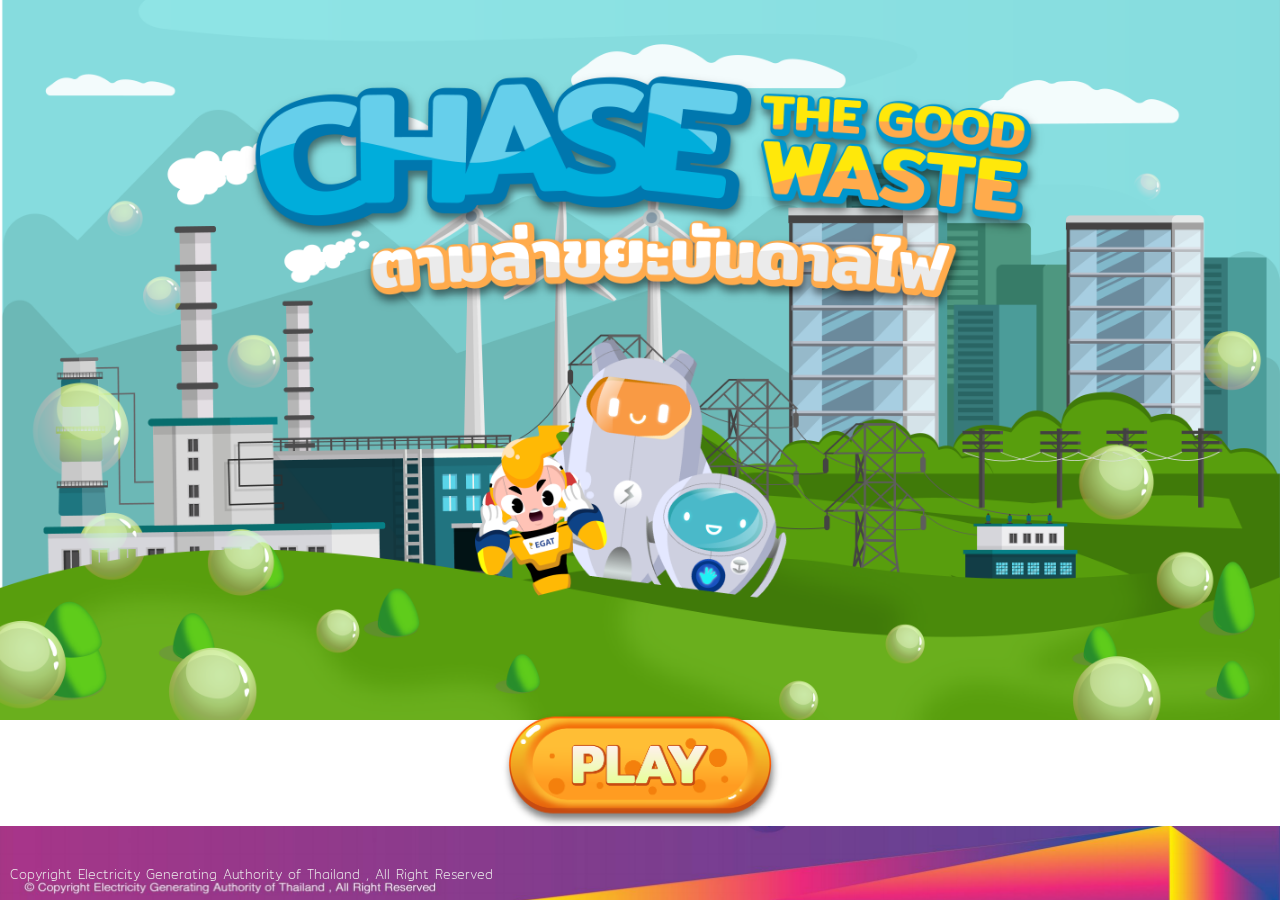
==== index.html @ 652c14d4 "up flow page" ====
<!DOCTYPE html>
<html lang="en">
<head>
    <title>CHASE THE GOOD WASTE</title>
    <meta charset="utf-8">
    <meta name="viewport" content="width=device-width, initial-scale=1">
    <link rel="stylesheet" href="https://maxcdn.bootstrapcdn.com/bootstrap/4.5.2/css/bootstrap.min.css">
    <link rel="stylesheet" href="assets/css/style.css">
    <script src="https://ajax.googleapis.com/ajax/libs/jquery/3.5.1/jquery.min.js"></script>
    <script src="https://cdnjs.cloudflare.com/ajax/libs/popper.js/1.16.0/umd/popper.min.js"></script>
    <script src="https://maxcdn.bootstrapcdn.com/bootstrap/4.5.2/js/bootstrap.min.js"></script>
    <link rel="preconnect" href="https://fonts.gstatic.com">
    <link href="https://fonts.googleapis.com/css2?family=Mitr:wght@200;300;400;500;600;700&display=swap" rel="stylesheet">  
</head>
<body id="body-main">

    <div id="game-section-main">
        <div class="container">
            <div class="btn-and-mascot">
                <div class="center text-center">
                    <a href="mini-info.html"><img class="mx-auto" src="assets/img/play-btn.png" alt=""></a>
                </div>
            </div>
            
        </div>

    </div>
    <footer id="footer">
        <p>Copyright Electricity Generating Authority of Thailand , All Right Reserved</p>
    </footer>


</body>
</html>
---- assets/css/style.css ----
@font-face {
    font-family: PslFont;
    src: url(../font/PSL116pro.86f8c369.ttf);
}

html {}

body {
    font-family: 'Mitr', sans-serif !important;
    color: #ffffff;
}

.warp1920{
    max-width: 1920px;
    max-height: 1080px;
    margin: 0 auto;
}

.game-box {
    position: fixed;
    width: 68%;
    height: 76%;
    top: 12%;
    left: 6%;
    z-index: -1999;
}

.viewport-z{
    position: absolute;
    z-index: -1999;
    margin-top: 8%;
    margin-left: -7%;
    border-radius: 20px;
    border-top: 32px solid #407a09;
    border-right: 27px solid #407a09;
    border-left: 5px solid #407a09;
    border-bottom: 8px solid #407a09;
    width: 69%;
}

#body-main {
    background-image: url('../img/main-menu.png');
    background-repeat: no-repeat;
    background-size: 100%;
}

#body-content {
    background-image: url('../img/bg.png');
    background-repeat: no-repeat;
    background-size: 100%;
}

#body-game {
    /* background-image: url('../img/bg-game.png'); */
    background-color: #589e0d;
    background-repeat: no-repeat;
    background-size: 100% 100vh;
}


a {
    text-decoration: none !important;
}

a:hover {
    color: currentColor;
}

.on-desktop {
    display: block;
}

.on-mobile {
    display: none;
}

.mb-6 {
    margin-bottom: 6em;
}

#game-section,
#game-section-main,
#game-section-info-rule,
#game-section-htp {
    width: 100%;
    margin: 0;
    position: absolute;
    top: 46%;
    left: 50%;
    -ms-transform: translate(-50%, -50%);
    transform: translate(-50%, -50%);
}

#footer {
    background-image: url('../img/footer.png');
    background-size: 100%;
    background-repeat: no-repeat;
    position: fixed;
    left: 0;
    bottom: 0;
    width: 100%;
    color: rgb(236, 236, 236);
    height: 74px;
    z-index: 0;
}

#footer p {
    position: absolute;
    left: 10px;
    bottom: 0px;
    font-weight: 200;
    font-size: 0.8em;
}

.btn-and-mascot {
    margin-top: 700px;
    z-index: 999;
}

.card-mini-info img {
    width: 100%;
}

.title-en {
    text-transform: uppercase;
    font-size: 8.25em;
    font-weight: 800;
    line-height: 110px;
}

.subtitle-en {
    font-size: 4em;
    font-weight: 600;
}

.title-th {
    font-size: 4em;
}

.midtitle-th {
    font-size: 2.2em;
}

.subtitle-th {
    font-size: 1.15em;
}

.htp-title {
    font-size: 1.5em;
}

.htp-subtitle {
    font-size: 1.3em;
}

.htp-p {
    font-size: 1em;
}

.text-yl {
    color: #ffc000;
}

.text-pk {
    color: #ec2d78;
}

.game-main-menu,
.game-mini-info,
.game-info-rule,
.game-htp {
    width: 100%;
    position: absolute;
}

.center img {
    width: 300px;
}

/* .card-mini-info {
    padding: 60px;
    background-color: #ec2d78;
    border-radius: 50px;
    border: 10px solid rgba(255, 255, 255, 0.801);
} */

/* .card-time-out {
    padding: 60px;
    background-color: #ec2d78;
    border-radius: 50px;
    border: 10px solid rgba(255, 255, 255, 0.801);
} */
.card-time-out {
    width: 100%;
}

.card-time-out img {
    width: 100%;
}

.card-info-rule {
    padding: 60px;
    background-color: #ec2d78;
    border-radius: 100px;
    border: 10px solid rgba(255, 255, 255, 0.801);
}

.center img {
    width: 300px;
}

.btn-rdy {
    text-transform: uppercase;
}

.htp-img-item,
.htp-content,
.htp-score-update {
    width: 100%;
}

.htp-img-item img {
    width: 100%;
}

.htp-score-update img {
    width: 100%;
}

.htp-content-title {
    font-weight: 500;
}

.htp-content-des {
    font-weight: 300;
}

.time-score-box {
    width: 600px;
    position: fixed;
    top: 30;
    left: 20;
}

.time-box,
.score-box {
    width: 300px;
}

.time-box {
    position: fixed;
    top: 20px;
    left: 20px;
}

.score-box {
    position: fixed;
    top: 20px;
    left: 20px;
}

.score-point{
    margin-left: 20px;
}


.time-box img,
.score-box img {
    width: 300px;
}

.text-time,
.text-score {
    position: absolute;
    width: 400px;
    color: #0e0157;
    font-size: 1.75em;
    margin-left: 130px;
    margin-top: -75px;
    font-weight: 600;
}

.card-htp img {
    width: 100%;
}

.total-snake-score {
    width: 100%;
    position: absolute;
    font-size: 15em;
    margin-top: -610px;
}

.btn-play-again img,
.btn-exit img {
    width: 340px;
}

.joy-controller {
    background-image: url('../img/Controller/Controller_Bg.png');
    background-size: 100%;
    padding: 20px;
    width: 300px;
    height: 300px;
    position: fixed;
    right: 40px;
    bottom: 40px;
}

.joy-controller img {
    width: 100%;
}

@media only screen and (max-width: 1920px) {
    .viewport-z {
        transform: scale(1);
        margin-top: 110px;
        margin-left: 100px;
    }

    .element1-right {
        width: 420px;
        top: 2%;
        right: 0.5%;
    }
}

@media only screen and (max-width: 1600px) {
    .viewport-z {
        transform: scale(0.85);
        margin-top: 70px;
        margin-left: -20px;
    }

    .element1-right {
        width: 420px ;
        top: 2%;
        right: 0.5%;
    }
}

@media only screen and (max-width: 1536px) {
    .viewport-z {
        transform: scale(0.8);
        margin-top: 55px;
        margin-left: -35px;
    }

    .element1-right {
        width: 420px;
        top: 2%;
        right: 0.5%;
    }
}

@media only screen and (max-width: 1440px) {
    .viewport-z {
        transform: scale(0.75);
        margin-top: 65px;
        margin-left: -75px;
    }

    .element1-right {
        width: 340px ;
        top: 2%;
        right: 0.5%;
    }
}

@media only screen and (max-width: 1366px) {
    .viewport-z {
        transform: scale(0.7);
        margin-top: 20px ;
        margin-left: -105px;
    }

    .element1-right {
        width: 340px ;
        top: 2%;
        right: 0.5%;
    }
}

@media only screen and (max-width: 1024px) {
    .viewport-z {
        position: absolute;
        z-index: -1999;
        margin-top: -95px;
        margin-left: -250px;
        border-radius: 20px;
        transform: scale(0.55);
    }

    .game-box {
        position: fixed;
        width: 60%;
        height: 76%;
        left: 6%;
        z-index: -1999;
    }

    .on-desktop {
        display: none;
    }

    .on-mobile {
        display: block;
    }

    #game-section-main {
        width: 100%;
        margin: 0;
        position: absolute;
        top: 53%;
        left: 50%;
        -ms-transform: translate(-50%, -50%);
        transform: translate(-50%, -50%);
    }

    #game-section-info-rule {
        width: 100%;
        margin: 0;
        position: absolute;
        top: 65%;
        left: 50%;
        -ms-transform: translate(-50%, -50%);
        transform: translate(-50%, -50%);
    }

    #game-section-htp {
        width: 100%;
        margin: 0;
        position: absolute;
        top: 103%;
        left: 50%;
        -ms-transform: translate(-50%, -50%);
        transform: translate(-50%, -50%);
    }

    #footer {
        background-image: url('../img/footer.png');
        background-size: 100% 100%;
        background-repeat: no-repeat;
        position: fixed;
        left: 0;
        bottom: 0;
        width: 100%;
        color: rgb(236, 236, 236);
        height: 45px;
        font-size: 0.75em;
    }


    .btn-and-mascot {
        margin-top: 120px;
        z-index: 999;
    }

    .btn-and-mascot img {
        width: 200px;
    }

    .title-en {
        text-transform: uppercase;
        font-size: 5.55em;
        font-weight: 800;
        line-height: 60px;
    }

    .subtitle-en {
        font-size: 3.3em;
        font-weight: 600;
        line-height: 40px;
        margin-top: 30px;
        margin-bottom: 20px;
    }

    .title-th {
        font-size: 2.5em;
        margin-top: 20px;
    }

    .midtitle-th {
        font-size: 1.7em;
    }

    .subtitle-th {
        font-size: 1.15em;
    }

    .htp-title {
        font-size: 1.5em;
    }

    .htp-subtitle {
        font-size: 1.3em;
    }

    /* .card-mini-info {
        padding: 60px 25px 60px 25px;
        background-color: #ec2d78;
        border-radius: 50px;
        border: 10px solid rgba(255, 255, 255, 0.801);
    } */

    .card-mini-info img {
        width: 80%;
        margin-left: 10%;
        margin-top: 5px;
    }

    .btn-right img {
        width: 140px;
        margin-top: -65px;
    }

    /* .card-time-out {
        padding: 30px 25px 30px 25px;
        background-color: #ec2d78;
        border-radius: 50px;
        border: 10px solid rgba(255, 255, 255, 0.801);
    } */

    /* .card-htp {
        padding: 35px 15px 70px 15px;
        background-color: #ffffff;
        color: black;
        border-radius: 50px;
        border: 10px solid rgba(251, 255, 27, 0.938);
    } */

    .card-htp img {
        width: 74%;
        margin-left: 13%;
    }

    .btn-right-htp {
        margin-top: -50px;
    }

    .btn-right-htp img {
        width: 140px;
        margin-top: 0px;
    }

    .htp-score-update {
        position: absolute;
        margin-top: -30px;
        margin-left: 12px;
    }

    .total-snake-score {
        width: 100%;
        position: absolute;
        font-size: 7em;
        margin-top: -255px;
    }

    .btn-play-again img,
    .btn-exit img {
        width: 140px;
    }

    .navigation-btn-box {
        margin-top: -50px;
    }

    .text-time,
    .text-score {
        width: 300px;
        position: absolute;
        color: #0e0157;
        font-size: 1.2em;
        margin-left: 85px;
        margin-top: -47px;
        font-weight: 600;
    }

    .time-box,
    .score-box {
        width: 140px;
    }

    .time-box img,
    .score-box img {
        width: 200px;
    }

    .time-box {
        position: fixed;
        top: 5px;
        left: 5px;
    }

    .score-box {
        position: fixed;
        top: 5px;
        left: 5px;
    }

    .joy-controller {
        background-image: url('../img/Controller/Controller_Bg.png');
        background-size: 100%;
        padding: 20px;
        width: 155px;
        height: 155px;
        position: fixed;
        right: 30px;
        bottom: 30px;
    }
}

@media only screen and (max-width: 812px) {

    .time-box img,
    .score-box img {
        width: 140px;
    }

    .text-time,
    .text-score {
        font-size: 0.75rem;
        margin-left: 63px;
        margin-top: -33px;
    }

    .viewport-z {
        transform: scale(0.4);
        margin-top: -180px;
        margin-left: -350px ;
    }

    .element1-right {
        width: 235px ;
        top: -1% ;
        right: 0.5%;
    }
}

@media only screen and (max-width: 768px) {
    .viewport-z {
        transform: scale(0.4);
        margin-top: -175px;
        margin-left: -355px ;
    }

    .element1-right {
        width: 200px ;
        top: 5% ;
        right: 0.5%;
    }
}

@media only screen and (max-width: 667px) {

    .time-box img,
    .score-box img {
        width: 140px;
    }

    .text-time,
    .text-score {
        font-size: 0.75rem;
        margin-left: 63px;
        margin-top: -33px;
    }

    .viewport-z {
        transform: scale(0.35);
        margin-top: -180px ;
        margin-left: -390px ;
    }

    .element1-right {
        width: 145px ;
        top: 5% ;
        right: 0.5%;
    }
}
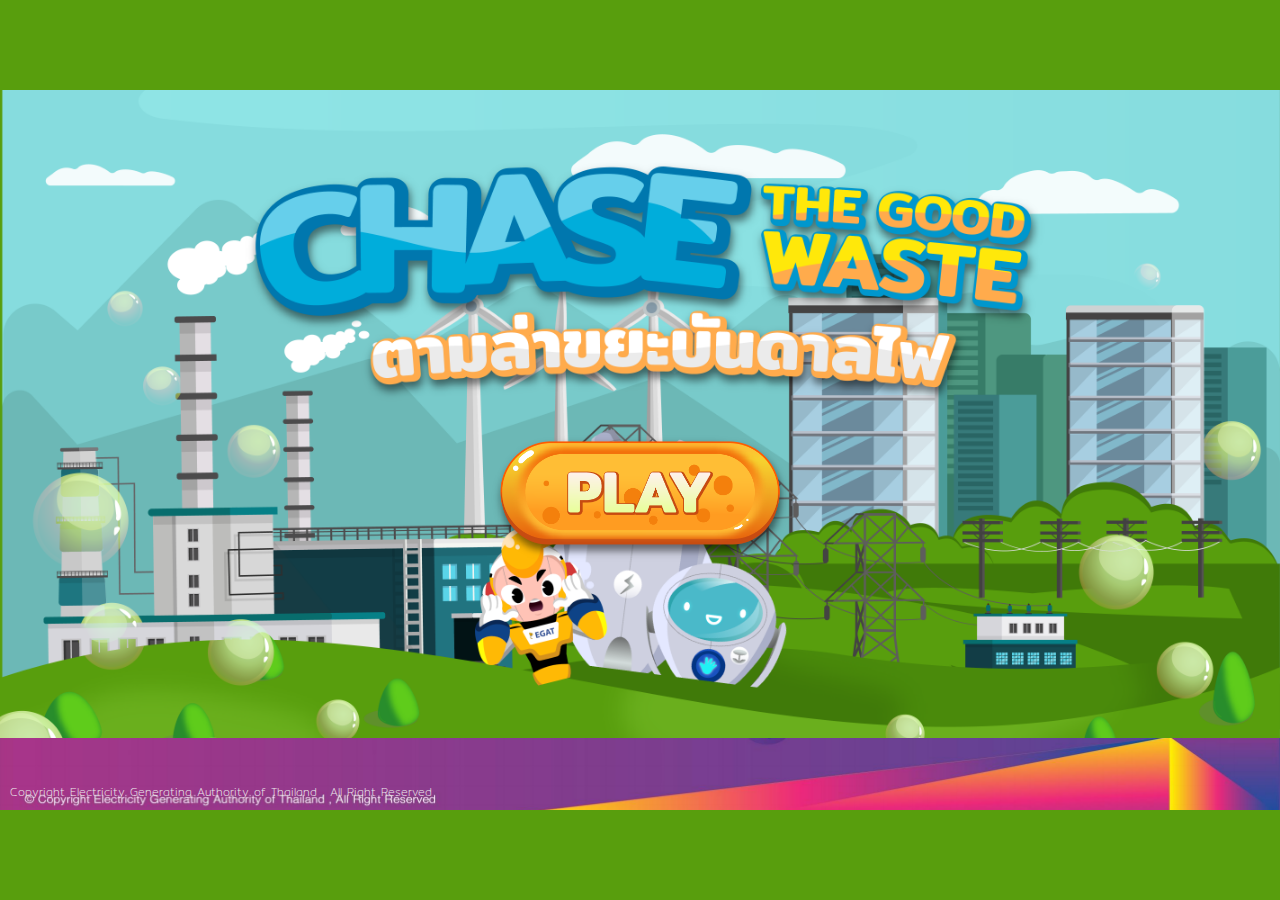
==== commit 3ba91d7d: "up flow fix ratio" ====
--- a/index.html
+++ b/index.html
@@ -5,29 +5,30 @@
     <meta charset="utf-8">
     <meta name="viewport" content="width=device-width, initial-scale=1">
     <link rel="stylesheet" href="https://maxcdn.bootstrapcdn.com/bootstrap/4.5.2/css/bootstrap.min.css">
-    <link rel="stylesheet" href="assets/css/style.css">
+    <link rel="stylesheet" href="assets/css/style2.css">
     <script src="https://ajax.googleapis.com/ajax/libs/jquery/3.5.1/jquery.min.js"></script>
     <script src="https://cdnjs.cloudflare.com/ajax/libs/popper.js/1.16.0/umd/popper.min.js"></script>
     <script src="https://maxcdn.bootstrapcdn.com/bootstrap/4.5.2/js/bootstrap.min.js"></script>
     <link rel="preconnect" href="https://fonts.gstatic.com">
     <link href="https://fonts.googleapis.com/css2?family=Mitr:wght@200;300;400;500;600;700&display=swap" rel="stylesheet">  
 </head>
-<body id="body-main">
+<body id="green-bg">
 
-    <div id="game-section-main">
-        <div class="container">
-            <div class="btn-and-mascot">
-                <div class="center text-center">
-                    <a href="mini-info.html"><img class="mx-auto" src="assets/img/play-btn.png" alt=""></a>
-                </div>
+    <div class="warpRatio" id="body-main">
+
+        <div class="btn-and-mascot mx-auto">
+            <div class="center text-center">
+                <a href="mini-info.html"><img class="mx-auto" src="assets/img/play-btn.png" alt=""></a>
             </div>
-            
         </div>
 
+        <footer id="footer">
+            <p>Copyright Electricity Generating Authority of Thailand , All Right Reserved</p>
+        </footer>
+        
     </div>
-    <footer id="footer">
-        <p>Copyright Electricity Generating Authority of Thailand , All Right Reserved</p>
-    </footer>
+
+    
 
 
 </body>
--- a/assets/css/style2.css
+++ b/assets/css/style2.css
@@ -0,0 +1,374 @@
+@font-face {
+    font-family: PslFont;
+    src: url(../font/PSL116pro.86f8c369.ttf);
+}
+
+body {
+    font-family: 'Mitr', sans-serif !important;
+    color: #ffffff;
+}
+
+#green-bg{
+    background-color: #589e0d;
+}
+
+#game-section {
+    width: 70%;
+    margin: 0;
+    position: absolute;
+    top: 15%;
+    left: 50%;
+    -ms-transform: translate(-50%, -50%);
+    transform: translate(-50%, -50%);
+}
+
+
+
+#game-section-score {
+    width: 70%;
+    margin: 0;
+    position: absolute;
+    top: 55%;
+    left: 50%;
+    -ms-transform: translate(-50%, -50%);
+    transform: translate(-50%, -50%);
+}
+
+.warpRatio {
+    width: 100vw;
+    height: 56.25vw;
+    /* height:width ratio = 9/16 = .5625  */
+    max-height: 100vh;
+    max-width: 177.78vh;
+    /* 16/9 = 1.778 */
+    margin: auto;
+    position: absolute;
+    top:0;
+    bottom:0;
+    /* vertical center */
+    left:0;
+    right:0;
+    /* horizontal center */
+    z-index: -1999;
+    overflow: hidden;
+}
+
+/* -------------------------- Index -------------------------- */
+#body-main {
+    background-image: url('../img/main-menu.png');
+    background-repeat: no-repeat;
+    background-size: 100%;
+    background-color: #589e0d;
+}
+
+.btn-and-mascot {
+    width: 100%;
+    position: absolute;
+    z-index: 999;
+    margin-top: 25%;
+}
+
+.btn-and-mascot img {
+    width: 25%;
+}
+/* -------------------------- End Index -------------------------- */
+
+/* -------------------------- Mini Info -------------------------- */
+#body-content {
+    background-image: url('../img/bg.png');
+    background-repeat: no-repeat;
+    background-size: 100%;
+    background-color: #589e0d;
+}
+
+.card-info {
+    position: absolute;
+    width: 100%;
+    z-index: 999;
+}
+
+.card-info img {
+    width: 100%;
+}
+
+.btn-center{
+    position: absolute;
+    width: 100%;
+    z-index: 1099;
+    
+}
+
+.btn-center img{
+    width: 25%;
+    margin-top: 52%;
+}
+
+/* -------------------------- End Mini Info -------------------------- */
+
+/* -------------------------- How to play -------------------------- */
+#game-section-htp {
+    width: 70%;
+    margin: 0;
+    position: absolute;
+    top: 10%;
+    left: 50%;
+    -ms-transform: translate(-50%, -50%);
+    transform: translate(-50%, -50%);
+}
+
+#body-content {
+    background-image: url('../img/bg.png');
+    background-repeat: no-repeat;
+    background-size: 100%;
+    background-color: #589e0d;
+}
+
+.card-htp {
+    
+    position: absolute;
+    width: 100%;
+    z-index: 999;
+}
+
+.card-htp img {
+    width: 100%;
+}
+
+.btn-center-2 {
+    position: absolute;
+    width: 100%;
+    z-index: 1099;
+
+}
+
+.btn-center-2 img {
+    width: 25%;
+    margin-top: 56%;
+}
+
+/* --------------------------  End How to play -------------------------- */
+
+.viewport-z {
+    width: 70%;
+    position: absolute;
+    z-index: -1999;
+    top: 13%;
+    left: 6%;
+    border-radius: 20px;
+    border-top: 32px solid #407a09;
+    border-right: 27px solid #407a09;
+    border-left: 5px solid #407a09;
+    border-bottom: 8px solid #407a09;
+    transform: scale(1);
+}
+
+.content {
+    position: relative;
+    padding: 6vw;
+    width: 50%;
+    margin: auto;
+    box-sizing: border-box;
+    z-index: 1;
+}
+
+.joy-controller {
+    background-image: url(../img/Controller/Controller_Bg.png);
+    background-repeat: no-repeat;
+    background-size: 100%;
+    width: 23%;
+    height: 48%;
+    position: absolute;
+    right: 10px;
+    bottom: -20px;
+    float: right;
+    padding: 10px;
+}
+
+.joy-controller img {
+    width: 100%;
+    margin-top: 3px;
+}
+
+.joy-top {
+    filter: drop-shadow(1px 1px 0 #fff) drop-shadow(2px 2px 0 rgb(63, 63, 63));
+    cursor: pointer;
+}
+
+.joy-left {
+    filter: drop-shadow(1px 1px 0 #fff) drop-shadow(2px 2px 0 rgb(63, 63, 63));
+    cursor: pointer;
+}
+
+.joy-right {
+    filter: drop-shadow(1px 1px 0 #fff) drop-shadow(2px 2px 0 rgb(63, 63, 63));
+    cursor: pointer;
+}
+
+.joy-down {
+    filter: drop-shadow(1px 1px 0 #fff) drop-shadow(2px 2px 0 rgb(63, 63, 63));
+    cursor: pointer;
+}
+
+.joy-top:active,
+.joy-left:active,
+.joy-right:active,
+.joy-down:active {
+    -webkit-filter: drop-shadow(1px 1px 0 black) drop-shadow(-1px -1px 0 white);
+    filter: drop-shadow(1px 1px 0 black) drop-shadow(-1px -1px 0 white);
+}
+
+.joy-top:before,
+.joy-left:before,
+.joy-right:before,
+.joy-down:before {
+    -webkit-filter: drop-shadow(1px 1px 0 rgb(75, 4, 4)) drop-shadow(-1px -1px 0 black);
+    filter: drop-shadow(1px 1px 0 black) drop-shadow(-1px -1px 0 black);
+}
+
+.score-box {
+    width: 20%;
+}
+
+.score-box {
+    position: absolute;
+    top: 20px;
+    left: 20px;
+}
+
+.score-point {
+    margin-left: 20px;
+}
+
+.score-box img {
+    width: 100%;
+}
+
+.text-score{
+    width: 300px;
+    position: absolute;
+    top: 47%;
+    left: 43%;
+    font-size: 1.35rem;
+}
+
+.text-score p{
+    margin-top: 9px;
+}
+
+.score{
+    margin-top: -4px;
+    font-size: 2.8rem;
+    font-family: PslFont;
+    src: url(../font/PSL116pro.86f8c369.ttf);
+}
+
+.gameover-show {
+    display: none;
+}
+
+.card-time-out {
+    width: 100%;
+}
+
+.card-time-out img {
+    width: 100%;
+}
+
+.navigation-btn-box{
+    width: 70%;
+    margin-left: 15%;
+    margin-top: -30px;
+}
+
+.btn-play-again img,
+.btn-exit img {
+    width: 70%;
+}
+
+.total-snake-score{
+    width: 100%;
+    text-align: center;
+    font-size: 6rem;
+}
+
+.score-gameover{
+    font-size: 9rem;
+    position: fixed;
+    top: 45%;
+    left: 50%;
+    transform: translate(-50%, -50%);
+}
+
+/* -------------------------- Footer -------------------------- */
+#footer {
+    background-image: url('../img/footer.png');
+    background-size: 100%;
+    background-repeat: no-repeat;
+    position: absolute;
+    left: 0;
+    bottom: 0;
+    width: 100%;
+    color: rgb(236, 236, 236);
+    height: 10%;
+    z-index: -999;
+}
+
+#footer p {
+    position: absolute;
+    left: 10px;
+    bottom: 1%;
+    font-weight: 200;
+    font-size: 0.7rem;
+    margin-bottom: 0.5rem;
+}
+/* -------------------------- End Footer -------------------------- */
+
+@media only screen and (max-width: 1024px) {
+    .text-score {
+        top: 41%;
+        left: 43%;
+        font-size: 1.15rem;
+    }
+    .score{
+        font-size: 2.5rem;
+    }
+    .viewport-z {
+        top: 15%;
+        border-radius: 10px;
+        border-top: 14px solid #407a09;
+        border-right: 11px solid #407a09;
+        border-left: 3px solid #407a09;
+        border-bottom: 5px solid #407a09;
+        transform: scale(1);
+    }
+    .score-gameover {
+        font-size: 6rem;
+        position: fixed;
+        top: 45%;
+        left: 50%;
+        transform: translate(-50%, -50%);
+    }
+}
+
+@media only screen and (max-width: 812px) {
+    .text-score {
+        top: 36%;
+        left: 43%;
+        font-size: 0.8rem;
+    }
+
+    .score {
+        font-size: 1.5rem;
+        margin-top: 5px;
+    }
+
+    .viewport-z {
+        top: 15%;
+        border-radius: 10px;
+        border-top: 14px solid #407a09;
+        border-right: 11px solid #407a09;
+        border-left: 3px solid #407a09;
+        border-bottom: 5px solid #407a09;
+        transform: scale(1);
+    }
+}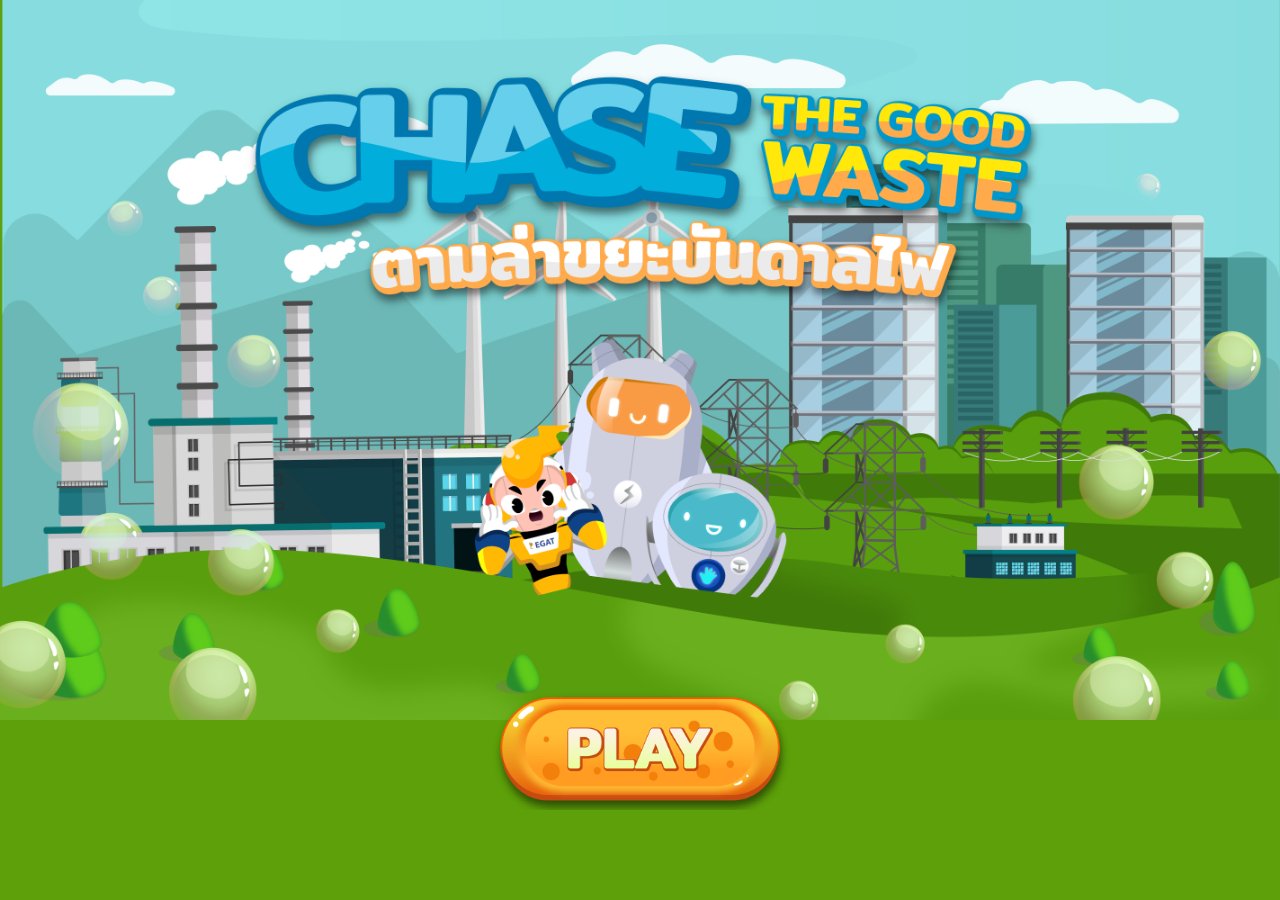
==== commit dcc08576: "bg fix respon port" ====
--- a/index.html
+++ b/index.html
@@ -12,9 +12,9 @@
     <link rel="preconnect" href="https://fonts.gstatic.com">
     <link href="https://fonts.googleapis.com/css2?family=Mitr:wght@200;300;400;500;600;700&display=swap" rel="stylesheet">  
 </head>
-<body id="green-bg">
+<body id="bg-home">
 
-    <div class="warpRatio" id="body-main">
+    <div class="warpRatio">
 
         <div class="btn-and-mascot mx-auto">
             <div class="center text-center">
@@ -22,13 +22,11 @@
             </div>
         </div>
 
-        <footer id="footer">
-            <p>Copyright Electricity Generating Authority of Thailand , All Right Reserved</p>
-        </footer>
-        
     </div>
 
-    
+    <div class="rotate-plz">
+        <h5>กรุณาหมุนจอเพื่อเล่นเกม</h5> 
+    </div>
 
 
 </body>
--- a/assets/css/style2.css
+++ b/assets/css/style2.css
@@ -8,30 +8,44 @@
     color: #ffffff;
 }
 
+.rotate-plz{
+    display: none;
+}
+
+.rotate-plz h5{
+    width: 100%;
+    font-size: 2rem;
+    position: fixed;
+    top: 45%;
+    left: 50%;
+    transform: translate(-50%, -50%);
+    text-align: center;
+}
+
+#bg-home {
+    background-image: url('../img/main-menu.png');
+    background-repeat: no-repeat;
+    background-size: 100%;
+    background-color: #5da009;
+}
+
+#bg-content {
+    background-image: url('../img/bg.png');
+    background-repeat: no-repeat;
+    background-size: 100%;
+    background-color: #5da009;
+}
+
 #green-bg{
-    background-color: #589e0d;
-}
-
-#game-section {
+    background-color: #5da009;
+}
+
+#game-section-score {
     width: 70%;
     margin: 0;
     position: absolute;
     top: 15%;
-    left: 50%;
-    -ms-transform: translate(-50%, -50%);
-    transform: translate(-50%, -50%);
-}
-
-
-
-#game-section-score {
-    width: 70%;
-    margin: 0;
-    position: absolute;
-    top: 55%;
-    left: 50%;
-    -ms-transform: translate(-50%, -50%);
-    transform: translate(-50%, -50%);
+    left: 14%;
 }
 
 .warpRatio {
@@ -55,7 +69,6 @@
 
 /* -------------------------- Index -------------------------- */
 #body-main {
-    background-image: url('../img/main-menu.png');
     background-repeat: no-repeat;
     background-size: 100%;
     background-color: #589e0d;
@@ -65,7 +78,7 @@
     width: 100%;
     position: absolute;
     z-index: 999;
-    margin-top: 25%;
+    margin-top: 45%;
 }
 
 .btn-and-mascot img {
@@ -74,16 +87,23 @@
 /* -------------------------- End Index -------------------------- */
 
 /* -------------------------- Mini Info -------------------------- */
+#game-section-info {
+    width: 70%;
+    margin: 0;
+    position: absolute;
+    top: 15%;
+    left: 13.5%;
+}
+
 #body-content {
-    background-image: url('../img/bg.png');
     background-repeat: no-repeat;
     background-size: 100%;
     background-color: #589e0d;
 }
 
 .card-info {
-    position: absolute;
-    width: 100%;
+    width: 100%;
+    position: absolute;
     z-index: 999;
 }
 
@@ -111,9 +131,7 @@
     margin: 0;
     position: absolute;
     top: 10%;
-    left: 50%;
-    -ms-transform: translate(-50%, -50%);
-    transform: translate(-50%, -50%);
+    left: 13.5%;
 }
 
 #body-content {
@@ -226,7 +244,7 @@
 }
 
 .score-box {
-    width: 20%;
+    width: 17%;
 }
 
 .score-box {
@@ -325,12 +343,12 @@
 
 @media only screen and (max-width: 1024px) {
     .text-score {
-        top: 41%;
+        top: 42%;
         left: 43%;
-        font-size: 1.15rem;
+        font-size: 1.05rem;
     }
     .score{
-        font-size: 2.5rem;
+        font-size: 2.2rem;
     }
     .viewport-z {
         top: 15%;
@@ -352,13 +370,13 @@
 
 @media only screen and (max-width: 812px) {
     .text-score {
-        top: 36%;
+        top: 29%;
         left: 43%;
         font-size: 0.8rem;
     }
 
     .score {
-        font-size: 1.5rem;
+        font-size: 1.3rem;
         margin-top: 5px;
     }
 
@@ -371,4 +389,27 @@
         border-bottom: 5px solid #407a09;
         transform: scale(1);
     }
+}
+
+@media only screen and (max-width: 667px) {
+    .text-score {
+        top: 36%;
+        left: 43%;
+        font-size: 0.6rem;
+    }
+
+    .score {
+        font-size: 1.2rem;
+        margin-top: 5px;
+    }
+
+}
+
+@media only screen and (max-device-width: 768px) and (orientation: portrait) {
+    .rotate-plz{
+        display: block;
+        background-color: #1b1b1b85;
+        min-width: 100vw;
+        min-height: 100vh;
+    }
 }